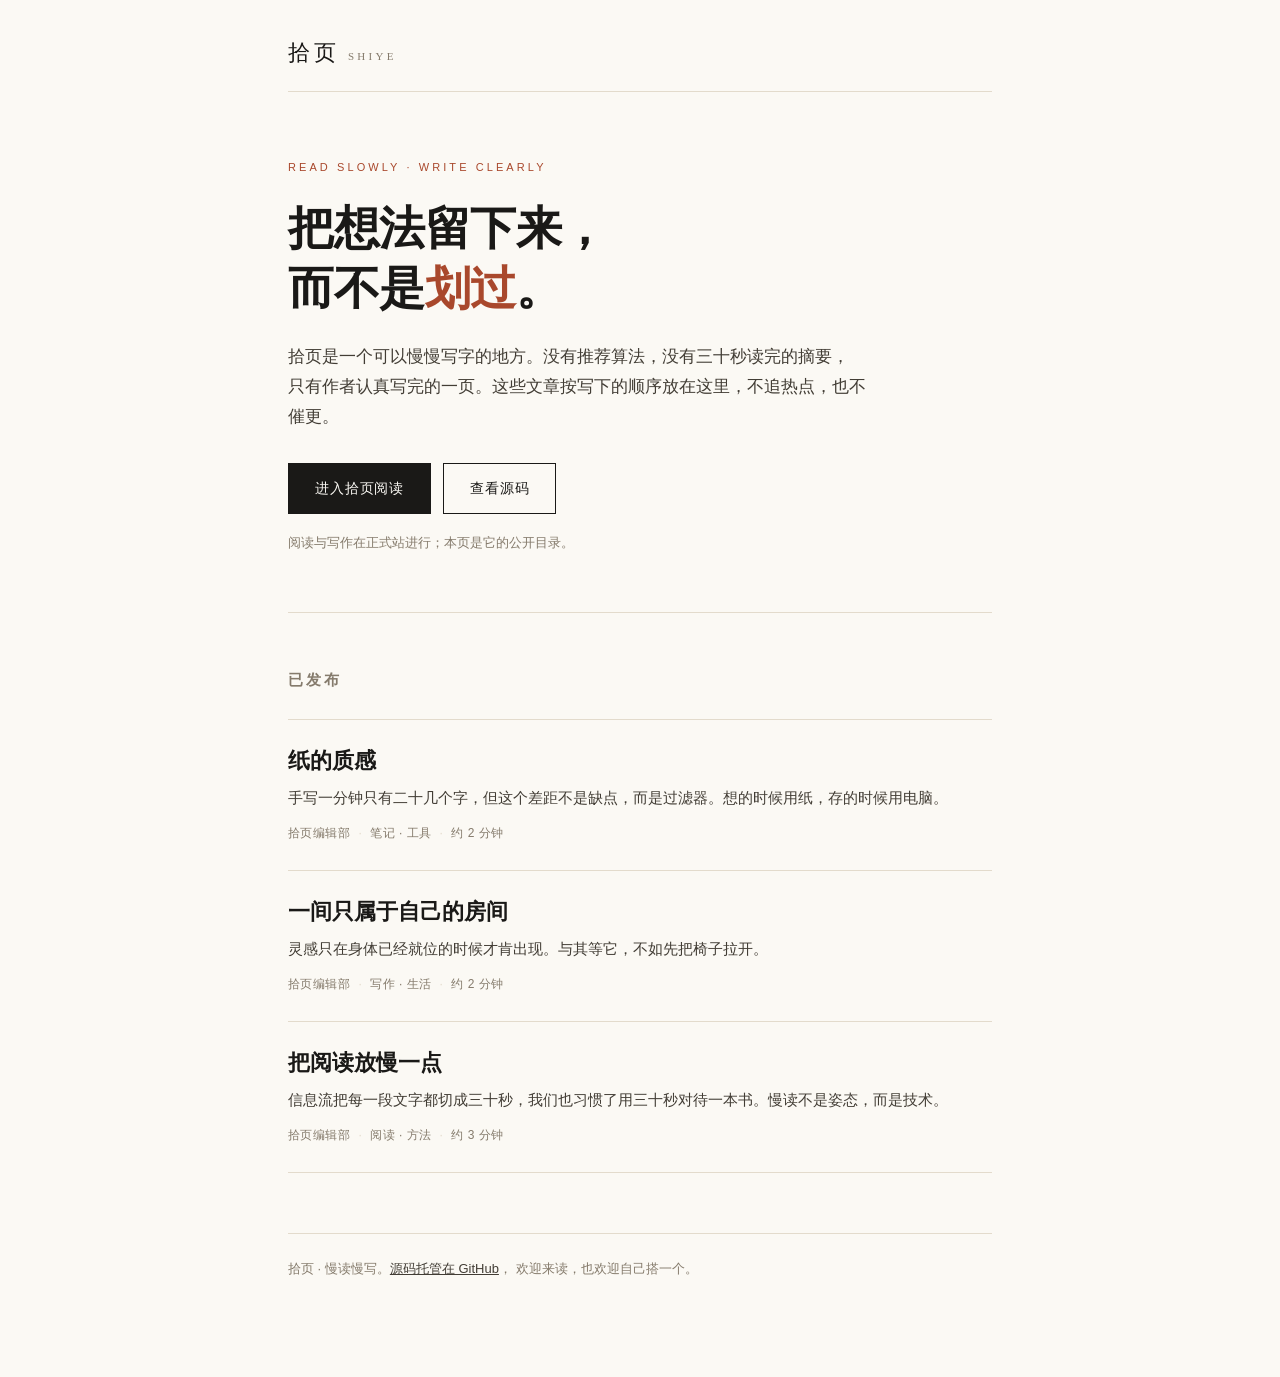
==== docs/index.html @ b3d0db56 "docs: 公开入口页（GitHub Pages 用）" ====
<!DOCTYPE html>
<html lang="zh-CN">
<head>
<meta charset="utf-8" />
<meta name="viewport" content="width=device-width, initial-scale=1" />
<title>拾页 · 一个可以慢慢写字的地方</title>
<meta name="description" content="拾页是一个慢读慢写的博客站。没有推荐算法，没有三十秒读完的摘要，只有作者认真写完的一页。这里收录已发布文章的目录与入口。" />
<link rel="canonical" href="https://jasperian0122-ux.github.io/shiye/" />
<meta property="og:type" content="website" />
<meta property="og:title" content="拾页 · 一个可以慢慢写字的地方" />
<meta property="og:description" content="慢读慢写的博客站。没有推荐算法，没有三十秒读完的摘要，只有认真写完的一页。" />
<style>
  :root {
    --paper: #fbf9f4; --paper-2: #f4efe6; --paper-3: #efe9dd;
    --ink: #1a1917; --ink-2: #423d35; --muted: #857b6c;
    --line: #e3dbcc; --accent: #a9482c; --accent-soft: #f1e2da;
    --serif: "Songti SC", "Noto Serif SC", "Source Han Serif SC", "Times New Roman", Georgia, serif;
    --sans: -apple-system, BlinkMacSystemFont, "PingFang SC", "Hiragino Sans GB", "Microsoft YaHei", sans-serif;
  }
  * { box-sizing: border-box; }
  body {
    margin: 0; background: var(--paper); color: var(--ink);
    font-family: var(--sans); font-size: 16px; line-height: 1.75;
    -webkit-font-smoothing: antialiased;
  }
  .wrap { max-width: 760px; margin: 0 auto; padding: 0 28px 96px; }
  header.top {
    display: flex; align-items: baseline; gap: 14px;
    padding: 34px 0 0; border-bottom: 1px solid var(--line); padding-bottom: 18px;
  }
  .brand { font-family: var(--serif); font-size: 22px; letter-spacing: .18em; text-decoration: none; color: var(--ink); }
  .brand span { font-size: 11px; letter-spacing: .3em; color: var(--muted); margin-left: 8px; }
  .hero { padding: 66px 0 44px; border-bottom: 1px solid var(--line); }
  .kicker {
    font-size: 11px; letter-spacing: .28em; text-transform: uppercase;
    color: var(--accent); margin-bottom: 22px;
  }
  h1 {
    font-family: var(--serif); font-weight: 600;
    font-size: clamp(30px, 5vw, 46px); line-height: 1.32;
    letter-spacing: -.01em; margin: 0 0 22px;
  }
  h1 em { font-style: normal; color: var(--accent); }
  .lede { font-size: 17px; color: var(--ink-2); margin: 0 0 32px; max-width: 34em; }
  .cta { display: flex; flex-wrap: wrap; gap: 12px; align-items: center; }
  .btn {
    display: inline-block; padding: 12px 26px; border: 1px solid var(--ink);
    background: var(--ink); color: var(--paper); text-decoration: none;
    font-size: 14px; letter-spacing: .06em; transition: .18s ease;
  }
  .btn:hover { background: var(--accent); border-color: var(--accent); }
  .btn.ghost { background: transparent; color: var(--ink); }
  .btn.ghost:hover { background: var(--paper-3); color: var(--ink); border-color: var(--ink); }
  .note { font-size: 13px; color: var(--muted); }
  h2.sec {
    font-family: var(--serif); font-size: 15px; font-weight: 600;
    letter-spacing: .2em; color: var(--muted); margin: 54px 0 26px;
  }
  .item {
    display: block; text-decoration: none; color: inherit;
    padding: 26px 0; border-bottom: 1px solid var(--line);
  }
  .item:first-of-type { border-top: 1px solid var(--line); }
  .item h3 {
    font-family: var(--serif); font-size: 22px; font-weight: 600;
    margin: 0 0 8px; line-height: 1.4; transition: color .18s ease;
  }
  .item:hover h3 { color: var(--accent); }
  .item p { margin: 0 0 12px; color: var(--ink-2); font-size: 15px; }
  .meta { font-size: 12px; color: var(--muted); letter-spacing: .04em; }
  .meta i { font-style: normal; color: var(--line); margin: 0 8px; }
  footer { margin-top: 60px; padding-top: 24px; border-top: 1px solid var(--line); font-size: 13px; color: var(--muted); }
  footer a { color: var(--ink-2); }
  @media (max-width: 560px) {
    .wrap { padding: 0 20px 72px; }
    .hero { padding: 44px 0 34px; }
    h1 { font-size: 28px; }
  }
</style>
</head>
<body>
<div class="wrap">

  <header class="top">
    <a class="brand" href="./">拾页<span>SHIYE</span></a>
  </header>

  <section class="hero">
    <div class="kicker">Read slowly · Write clearly</div>
    <h1>把想法留下来，<br />而不是<em>划过</em>。</h1>
    <p class="lede">
      拾页是一个可以慢慢写字的地方。没有推荐算法，没有三十秒读完的摘要，
      只有作者认真写完的一页。这些文章按写下的顺序放在这里，不追热点，也不催更。
    </p>
    <div class="cta">
      <a class="btn" href="https://shiyeblog.app.workbuddy.host/?sharecode=HPOWC74VSU">进入拾页阅读</a>
      <a class="btn ghost" href="https://github.com/jasperian0122-ux/shiye">查看源码</a>
    </div>
    <p class="note" style="margin-top:18px">阅读与写作在正式站进行；本页是它的公开目录。</p>
  </section>

  <h2 class="sec">已发布</h2>

  <a class="item" href="https://shiyeblog.app.workbuddy.host/post.html?id=3&sharecode=HPOWC74VSU">
    <h3>纸的质感</h3>
    <p>手写一分钟只有二十几个字，但这个差距不是缺点，而是过滤器。想的时候用纸，存的时候用电脑。</p>
    <div class="meta">拾页编辑部<i>·</i>笔记 · 工具<i>·</i>约 2 分钟</div>
  </a>

  <a class="item" href="https://shiyeblog.app.workbuddy.host/post.html?id=2&sharecode=HPOWC74VSU">
    <h3>一间只属于自己的房间</h3>
    <p>灵感只在身体已经就位的时候才肯出现。与其等它，不如先把椅子拉开。</p>
    <div class="meta">拾页编辑部<i>·</i>写作 · 生活<i>·</i>约 2 分钟</div>
  </a>

  <a class="item" href="https://shiyeblog.app.workbuddy.host/post.html?id=1&sharecode=HPOWC74VSU">
    <h3>把阅读放慢一点</h3>
    <p>信息流把每一段文字都切成三十秒，我们也习惯了用三十秒对待一本书。慢读不是姿态，而是技术。</p>
    <div class="meta">拾页编辑部<i>·</i>阅读 · 方法<i>·</i>约 3 分钟</div>
  </a>

  <footer>
    拾页 · 慢读慢写。<a href="https://github.com/jasperian0122-ux/shiye">源码托管在 GitHub</a>，
    欢迎来读，也欢迎自己搭一个。
  </footer>

</div>
<script type="application/ld+json">
{
  "@context": "https://schema.org",
  "@type": "Blog",
  "name": "拾页",
  "description": "一个慢读慢写的博客站。没有推荐算法，只有认真写完的一页。",
  "url": "https://jasperian0122-ux.github.io/shiye/",
  "inLanguage": "zh-CN",
  "author": { "@type": "Organization", "name": "拾页编辑部" }
}
</script>
</body>
</html>
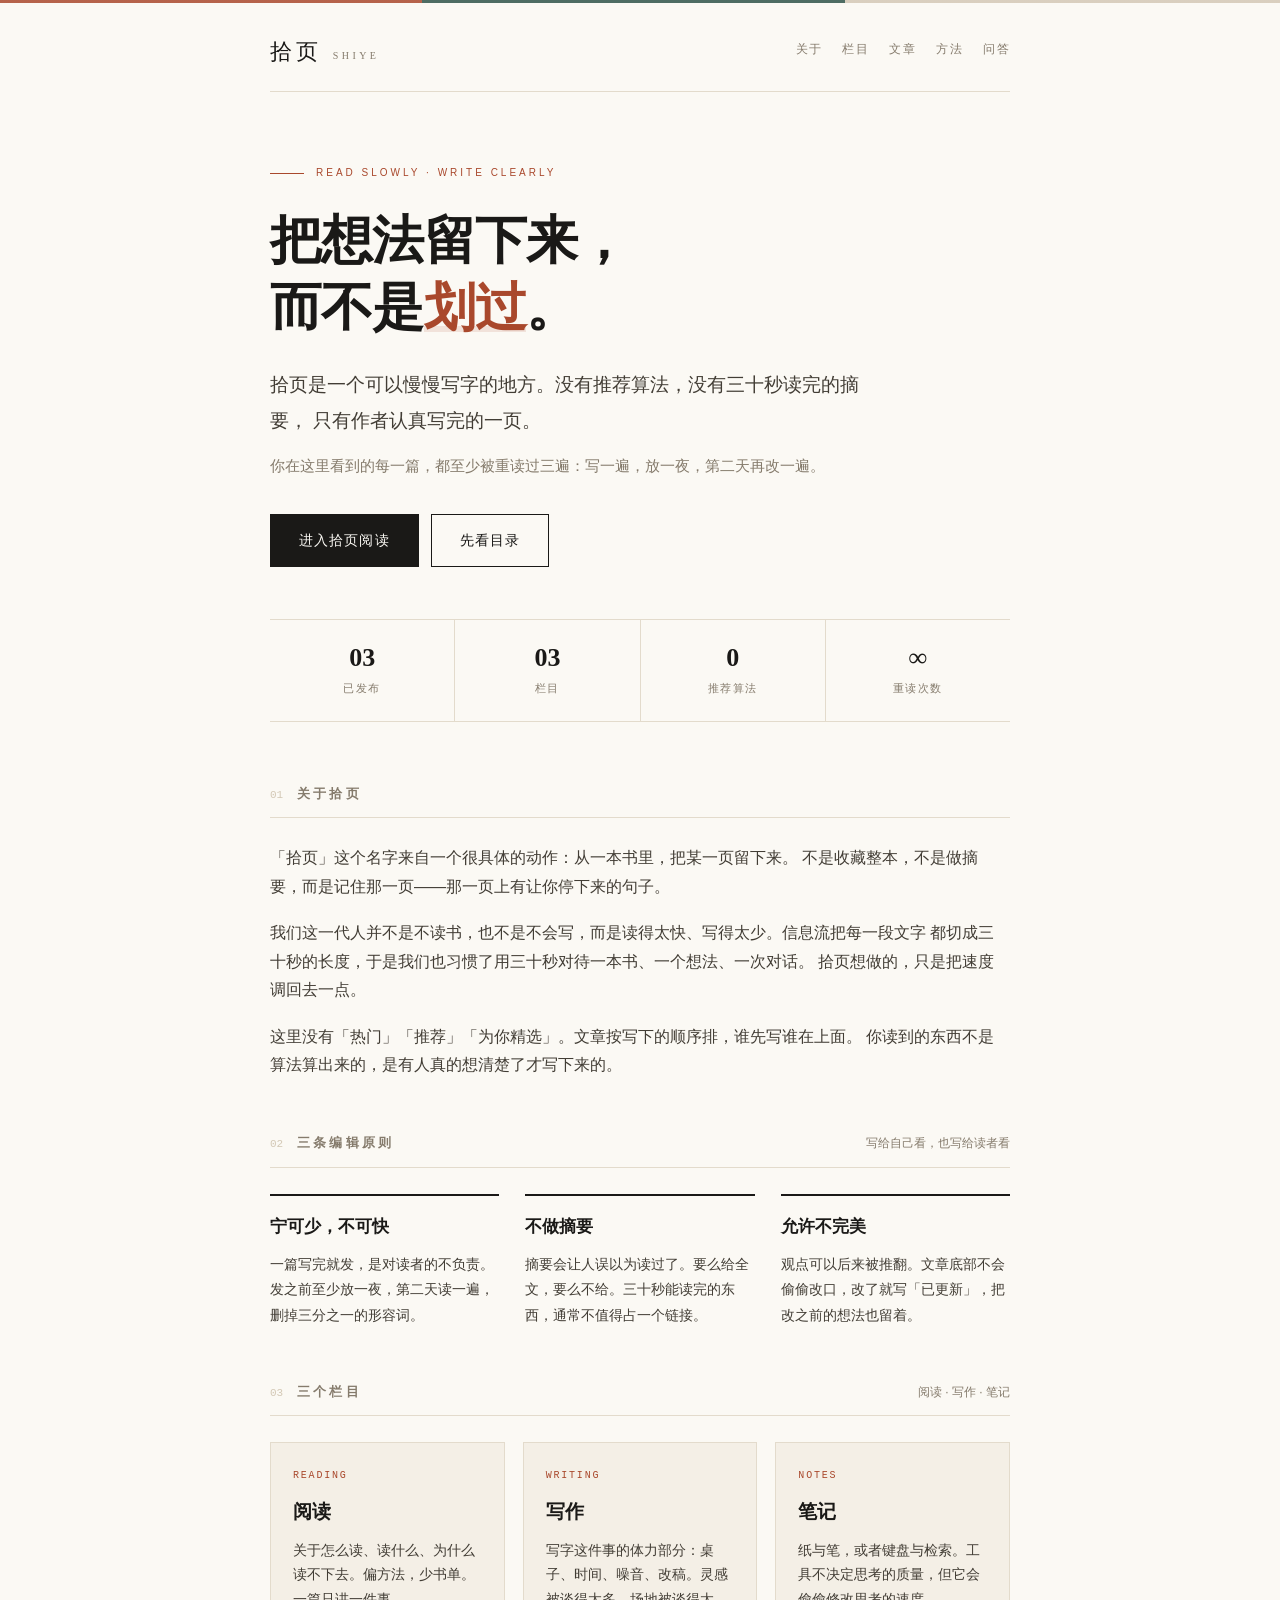
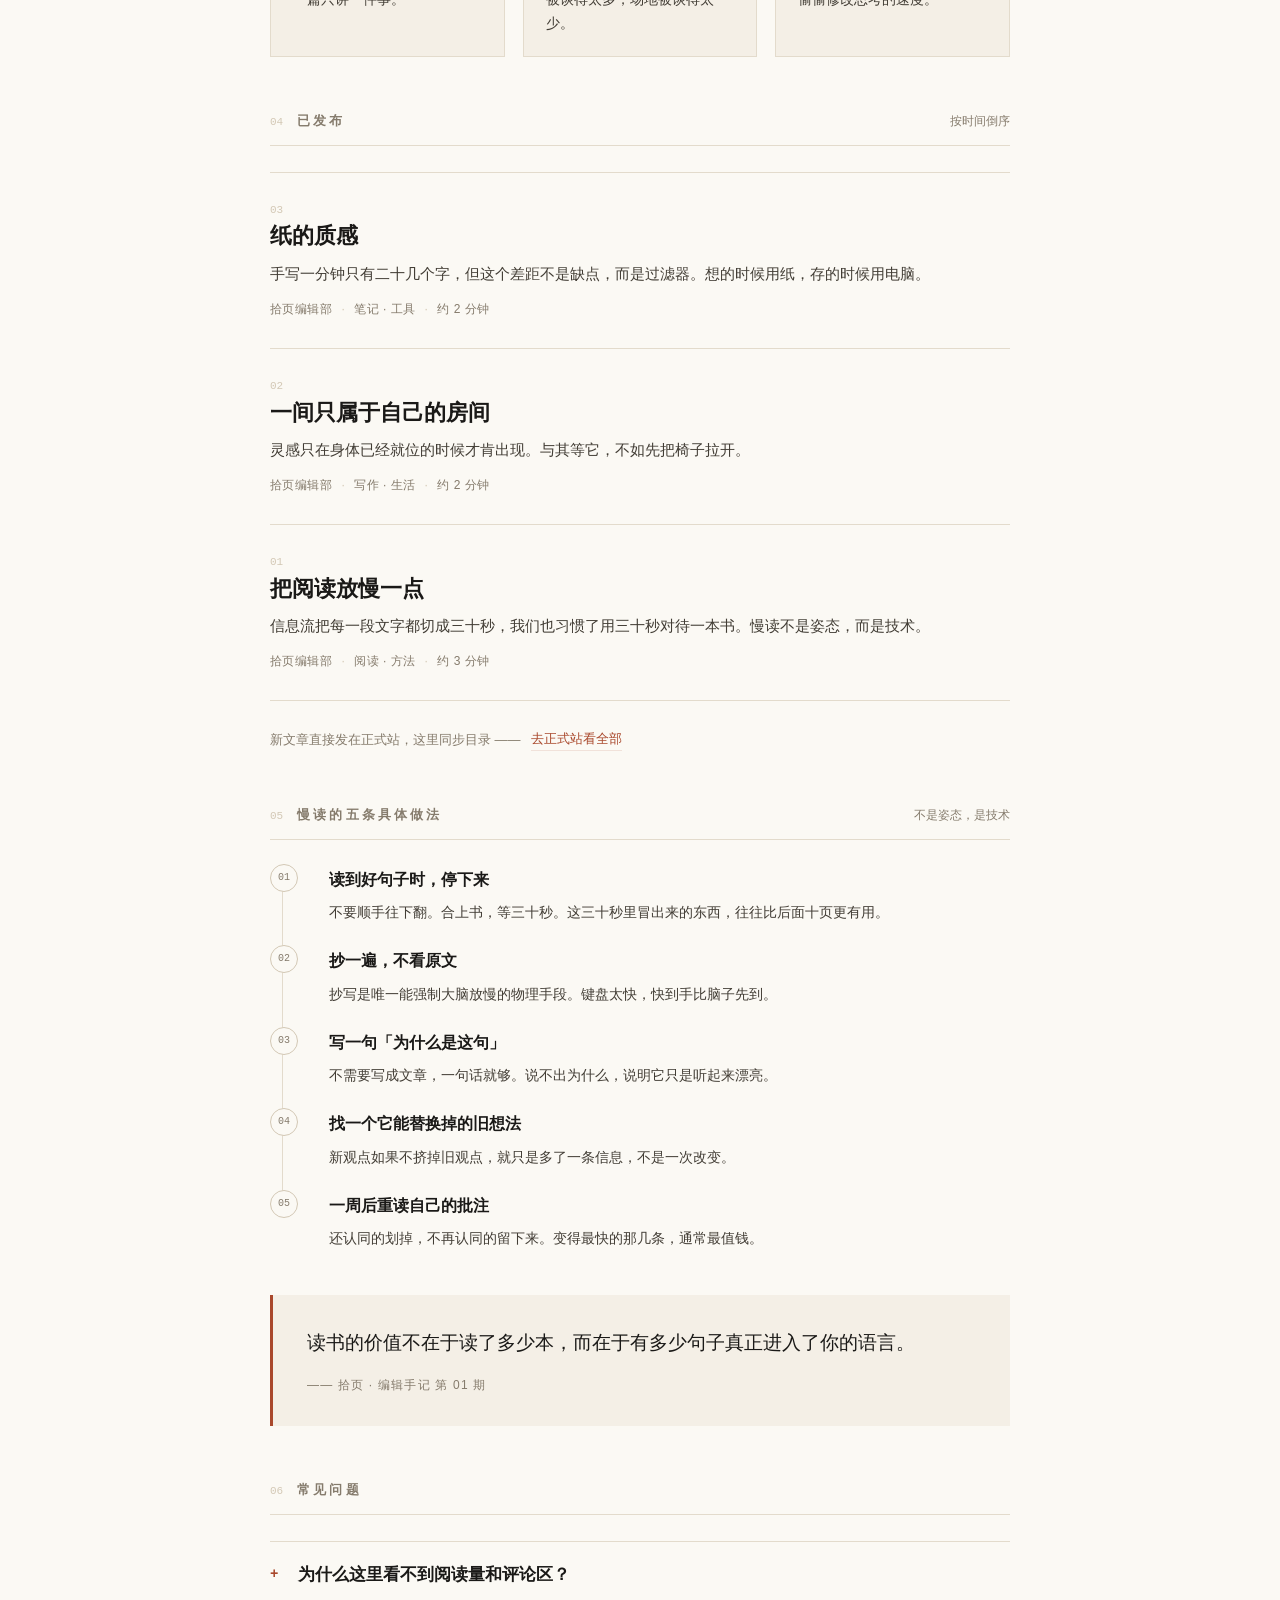
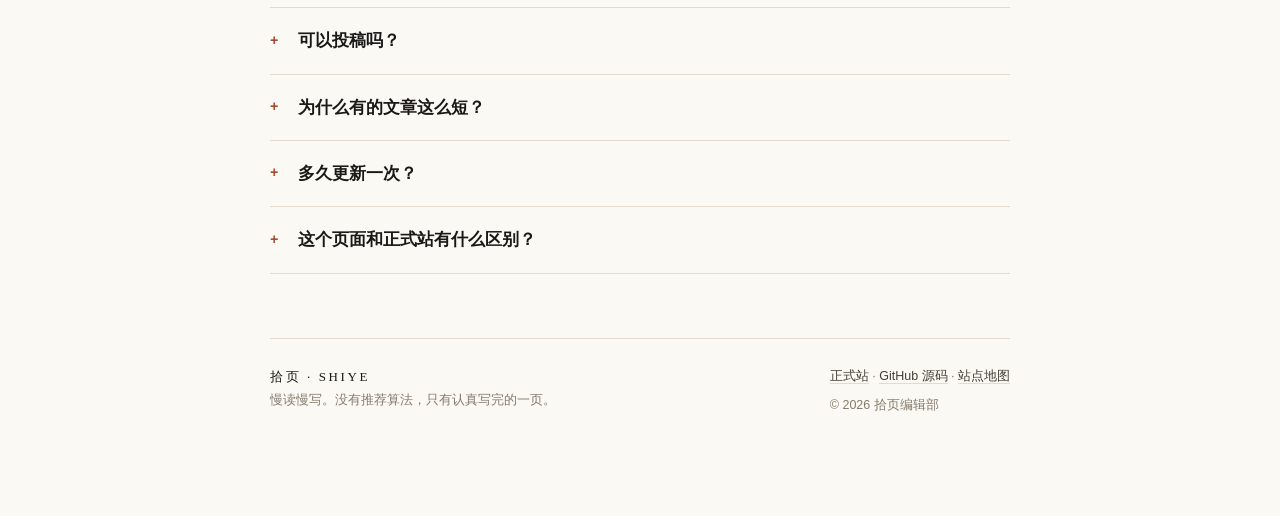
==== commit 03d576d6: "docs: 丰富入口页内容（关于/原则/栏目/方法/问答）" ====
--- a/docs/index.html
+++ b/docs/index.html
@@ -3,78 +3,219 @@
 <head>
 <meta charset="utf-8" />
 <meta name="viewport" content="width=device-width, initial-scale=1" />
+<meta name="google-site-verification" content="hDX_gG7kW3K1xXNIcfmyHeT85FslEW52143Tp7OfeWU" />
 <title>拾页 · 一个可以慢慢写字的地方</title>
-<meta name="description" content="拾页是一个慢读慢写的博客站。没有推荐算法，没有三十秒读完的摘要，只有作者认真写完的一页。这里收录已发布文章的目录与入口。" />
+<meta name="description" content="拾页是一个慢读慢写的博客站。没有推荐算法，没有三十秒读完的摘要，只有作者认真写完的一页。这里收录已发布文章的目录、编辑原则与慢读方法。" />
 <link rel="canonical" href="https://jasperian0122-ux.github.io/shiye/" />
 <meta property="og:type" content="website" />
 <meta property="og:title" content="拾页 · 一个可以慢慢写字的地方" />
 <meta property="og:description" content="慢读慢写的博客站。没有推荐算法，没有三十秒读完的摘要，只有认真写完的一页。" />
+<meta name="theme-color" content="#fbf9f4" />
 <style>
   :root {
     --paper: #fbf9f4; --paper-2: #f4efe6; --paper-3: #efe9dd;
     --ink: #1a1917; --ink-2: #423d35; --muted: #857b6c;
-    --line: #e3dbcc; --accent: #a9482c; --accent-soft: #f1e2da;
+    --line: #e3dbcc; --line-strong: #d3c8b5;
+    --accent: #a9482c; --accent-soft: #f1e2da; --green: #2f5449;
     --serif: "Songti SC", "Noto Serif SC", "Source Han Serif SC", "Times New Roman", Georgia, serif;
     --sans: -apple-system, BlinkMacSystemFont, "PingFang SC", "Hiragino Sans GB", "Microsoft YaHei", sans-serif;
+    --mono: "SF Mono", ui-monospace, Menlo, Consolas, monospace;
   }
   * { box-sizing: border-box; }
+  html { -webkit-text-size-adjust: 100%; scroll-behavior: smooth; }
   body {
     margin: 0; background: var(--paper); color: var(--ink);
-    font-family: var(--sans); font-size: 16px; line-height: 1.75;
+    font-family: var(--sans); font-size: 16px; line-height: 1.78;
     -webkit-font-smoothing: antialiased;
   }
-  .wrap { max-width: 760px; margin: 0 auto; padding: 0 28px 96px; }
+  body::after {
+    content: ""; position: fixed; inset: 0 0 auto 0; height: 3px; z-index: 9;
+    background: linear-gradient(90deg, var(--accent) 0 33%, var(--green) 33% 66%, var(--line-strong) 66% 100%);
+    opacity: .85;
+  }
+  a { color: inherit; }
+  .wrap { max-width: 800px; margin: 0 auto; padding: 0 30px 100px; }
+
+  /* ---------- 顶栏 ---------- */
   header.top {
-    display: flex; align-items: baseline; gap: 14px;
-    padding: 34px 0 0; border-bottom: 1px solid var(--line); padding-bottom: 18px;
-  }
-  .brand { font-family: var(--serif); font-size: 22px; letter-spacing: .18em; text-decoration: none; color: var(--ink); }
-  .brand span { font-size: 11px; letter-spacing: .3em; color: var(--muted); margin-left: 8px; }
-  .hero { padding: 66px 0 44px; border-bottom: 1px solid var(--line); }
+    display: flex; align-items: center; justify-content: space-between; gap: 16px;
+    padding: 32px 0 20px; border-bottom: 1px solid var(--line); flex-wrap: wrap;
+  }
+  .brand { font-family: var(--serif); font-size: 22px; letter-spacing: .2em; text-decoration: none; }
+  .brand span { font-size: 10px; letter-spacing: .34em; color: var(--muted); margin-left: 10px; }
+  nav.top-links { display: flex; gap: 20px; font-size: 12px; letter-spacing: .12em; color: var(--muted); }
+  nav.top-links a { text-decoration: none; padding-bottom: 2px; border-bottom: 1px solid transparent; transition: .18s; }
+  nav.top-links a:hover { color: var(--accent); border-bottom-color: var(--accent); }
+
+  /* ---------- 首屏 ---------- */
+  .hero { padding: 72px 0 52px; }
   .kicker {
-    font-size: 11px; letter-spacing: .28em; text-transform: uppercase;
-    color: var(--accent); margin-bottom: 22px;
-  }
+    display: flex; align-items: center; gap: 12px;
+    font-size: 10px; letter-spacing: .3em; text-transform: uppercase; color: var(--accent);
+    margin-bottom: 26px;
+  }
+  .kicker::before { content: ""; width: 34px; height: 1px; background: var(--accent); display: block; }
   h1 {
     font-family: var(--serif); font-weight: 600;
-    font-size: clamp(30px, 5vw, 46px); line-height: 1.32;
-    letter-spacing: -.01em; margin: 0 0 22px;
-  }
-  h1 em { font-style: normal; color: var(--accent); }
-  .lede { font-size: 17px; color: var(--ink-2); margin: 0 0 32px; max-width: 34em; }
+    font-size: clamp(32px, 5.4vw, 52px); line-height: 1.28;
+    letter-spacing: -.015em; margin: 0 0 26px;
+  }
+  h1 em { font-style: normal; color: var(--accent); position: relative; }
+  h1 em::after {
+    content: ""; position: absolute; left: 0; right: 0; bottom: 4px; height: 6px;
+    background: var(--accent-soft); z-index: -1;
+  }
+  .lede {
+    font-family: var(--serif); font-size: 19px; line-height: 1.9; color: var(--ink-2);
+    margin: 0 0 14px; max-width: 32em;
+  }
+  .lede-2 { font-size: 15px; color: var(--muted); margin: 0 0 34px; }
   .cta { display: flex; flex-wrap: wrap; gap: 12px; align-items: center; }
   .btn {
-    display: inline-block; padding: 12px 26px; border: 1px solid var(--ink);
+    display: inline-block; padding: 13px 28px; border: 1px solid var(--ink);
     background: var(--ink); color: var(--paper); text-decoration: none;
-    font-size: 14px; letter-spacing: .06em; transition: .18s ease;
-  }
-  .btn:hover { background: var(--accent); border-color: var(--accent); }
+    font-size: 14px; letter-spacing: .08em; transition: .18s ease;
+  }
+  .btn:hover { background: var(--accent); border-color: var(--accent); transform: translateY(-1px); }
   .btn.ghost { background: transparent; color: var(--ink); }
   .btn.ghost:hover { background: var(--paper-3); color: var(--ink); border-color: var(--ink); }
-  .note { font-size: 13px; color: var(--muted); }
-  h2.sec {
-    font-family: var(--serif); font-size: 15px; font-weight: 600;
-    letter-spacing: .2em; color: var(--muted); margin: 54px 0 26px;
-  }
+
+  /* ---------- 数据条 ---------- */
+  .stats {
+    display: grid; grid-template-columns: repeat(4, 1fr); gap: 1px;
+    background: var(--line); border-block: 1px solid var(--line); margin: 0 0 8px;
+  }
+  .stat { background: var(--paper); padding: 22px 16px; text-align: center; }
+  .stat b {
+    display: block; font-family: var(--serif); font-size: 26px; font-weight: 600;
+    color: var(--ink); line-height: 1.2;
+  }
+  .stat span { display: block; font-size: 11px; letter-spacing: .14em; color: var(--muted); margin-top: 6px; }
+
+  /* ---------- 通用分节 ---------- */
+  section { padding: 52px 0 0; }
+  .sec-head {
+    display: flex; align-items: baseline; gap: 14px; margin-bottom: 26px;
+    padding-bottom: 12px; border-bottom: 1px solid var(--line);
+  }
+  h2 {
+    font-family: var(--serif); font-size: 13px; font-weight: 600;
+    letter-spacing: .24em; color: var(--muted); margin: 0; text-transform: uppercase;
+  }
+  .sec-head .num { font-family: var(--mono); font-size: 11px; color: var(--line-strong); }
+  .sec-head .aside { margin-left: auto; font-size: 12px; color: var(--muted); }
+  p { margin: 0 0 18px; }
+  .body-text p { font-size: 16px; color: var(--ink-2); }
+  .body-text p:last-child { margin-bottom: 0; }
+
+  /* ---------- 三点原则 ---------- */
+  .principles { display: grid; grid-template-columns: repeat(3, 1fr); gap: 26px; }
+  .principle { border-top: 2px solid var(--ink); padding-top: 16px; }
+  .principle h3 { font-family: var(--serif); font-size: 17px; margin: 0 0 10px; font-weight: 600; }
+  .principle p { font-size: 14px; color: var(--ink-2); margin: 0; line-height: 1.8; }
+
+  /* ---------- 栏目 ---------- */
+  .cols { display: grid; grid-template-columns: repeat(3, 1fr); gap: 18px; }
+  .col {
+    background: var(--paper-2); border: 1px solid var(--line); padding: 24px 22px 20px;
+    transition: .2s ease;
+  }
+  .col:hover { background: var(--paper-3); transform: translateY(-2px); }
+  .col .tag { font-family: var(--mono); font-size: 10px; letter-spacing: .18em; color: var(--accent); }
+  .col h3 { font-family: var(--serif); font-size: 19px; margin: 10px 0 10px; font-weight: 600; }
+  .col p { font-size: 13.5px; color: var(--ink-2); margin: 0; line-height: 1.8; }
+
+  /* ---------- 文章列表 ---------- */
   .item {
     display: block; text-decoration: none; color: inherit;
-    padding: 26px 0; border-bottom: 1px solid var(--line);
+    padding: 28px 0; border-bottom: 1px solid var(--line);
+    transition: .18s ease;
   }
   .item:first-of-type { border-top: 1px solid var(--line); }
+  .item:hover { padding-left: 6px; }
+  .item .row { display: flex; align-items: baseline; gap: 14px; }
+  .item .idx { font-family: var(--mono); font-size: 11px; color: var(--line-strong); }
   .item h3 {
     font-family: var(--serif); font-size: 22px; font-weight: 600;
-    margin: 0 0 8px; line-height: 1.4; transition: color .18s ease;
+    margin: 0 0 8px; line-height: 1.42; transition: color .18s ease;
   }
   .item:hover h3 { color: var(--accent); }
-  .item p { margin: 0 0 12px; color: var(--ink-2); font-size: 15px; }
+  .item p { margin: 0 0 12px; color: var(--ink-2); font-size: 15px; line-height: 1.8; }
   .meta { font-size: 12px; color: var(--muted); letter-spacing: .04em; }
-  .meta i { font-style: normal; color: var(--line); margin: 0 8px; }
-  footer { margin-top: 60px; padding-top: 24px; border-top: 1px solid var(--line); font-size: 13px; color: var(--muted); }
-  footer a { color: var(--ink-2); }
-  @media (max-width: 560px) {
+  .meta i { font-style: normal; color: var(--line-strong); margin: 0 9px; }
+  .more-line {
+    margin-top: 26px; font-size: 13px; color: var(--muted);
+    display: flex; align-items: center; gap: 10px; flex-wrap: wrap;
+  }
+  .more-line a { color: var(--accent); text-decoration: none; border-bottom: 1px solid var(--accent-soft); }
+
+  /* ---------- 方法清单 ---------- */
+  ol.methods { list-style: none; counter-reset: m; padding: 0; margin: 0; }
+  ol.methods li {
+    counter-increment: m; position: relative; padding: 0 0 22px 46px;
+    border-left: 1px solid var(--line); margin-left: 12px;
+  }
+  ol.methods li:last-child { border-left-color: transparent; padding-bottom: 0; }
+  ol.methods li::before {
+    content: counter(m, decimal-leading-zero);
+    position: absolute; left: -13px; top: -2px;
+    width: 26px; height: 26px; background: var(--paper); border: 1px solid var(--line-strong);
+    border-radius: 50%; display: grid; place-items: center;
+    font-family: var(--mono); font-size: 10px; color: var(--muted);
+  }
+  ol.methods h4 { font-family: var(--serif); font-size: 16px; margin: 0 0 6px; font-weight: 600; }
+  ol.methods p { font-size: 14px; color: var(--ink-2); margin: 0; }
+
+  /* ---------- 引文 ---------- */
+  blockquote {
+    margin: 44px 0 0; padding: 30px 34px; background: var(--paper-2);
+    border-left: 3px solid var(--accent);
+  }
+  blockquote p {
+    font-family: var(--serif); font-size: 19px; line-height: 1.9; margin: 0; color: var(--ink);
+  }
+  blockquote cite {
+    display: block; margin-top: 14px; font-size: 12px; font-style: normal;
+    letter-spacing: .1em; color: var(--muted);
+  }
+
+  /* ---------- 问答 ---------- */
+  details {
+    border-bottom: 1px solid var(--line); padding: 18px 0;
+  }
+  details:first-of-type { border-top: 1px solid var(--line); }
+  summary {
+    cursor: pointer; font-family: var(--serif); font-size: 16.5px; font-weight: 600;
+    list-style: none; display: flex; align-items: center; gap: 12px;
+  }
+  summary::-webkit-details-marker { display: none; }
+  summary::before {
+    content: "+"; font-family: var(--mono); font-size: 14px; color: var(--accent);
+    width: 16px; display: inline-block;
+  }
+  details[open] summary::before { content: "−"; }
+  details p { margin: 12px 0 0 28px; font-size: 14.5px; color: var(--ink-2); }
+
+  /* ---------- 页脚 ---------- */
+  footer {
+    margin-top: 64px; padding-top: 26px; border-top: 1px solid var(--line);
+    font-size: 12.5px; color: var(--muted); line-height: 1.9;
+  }
+  .foot-grid { display: flex; justify-content: space-between; gap: 24px; flex-wrap: wrap; }
+  footer a { color: var(--ink-2); text-decoration: none; border-bottom: 1px solid var(--line); }
+  footer a:hover { color: var(--accent); border-bottom-color: var(--accent); }
+  .foot-brand { font-family: var(--serif); letter-spacing: .2em; font-size: 13px; color: var(--ink); }
+
+  @media (max-width: 720px) {
+    .principles, .cols { grid-template-columns: 1fr; }
+    .stats { grid-template-columns: repeat(2, 1fr); }
     .wrap { padding: 0 20px 72px; }
-    .hero { padding: 44px 0 34px; }
-    h1 { font-size: 28px; }
+    .hero { padding: 46px 0 36px; }
+    h1 { font-size: 30px; }
+    .lede { font-size: 17px; }
+    nav.top-links { display: none; }
+    blockquote { padding: 24px 22px; }
+    blockquote p { font-size: 17px; }
   }
 </style>
 </head>
@@ -83,45 +224,208 @@
 
   <header class="top">
     <a class="brand" href="./">拾页<span>SHIYE</span></a>
+    <nav class="top-links">
+      <a href="#about">关于</a>
+      <a href="#columns">栏目</a>
+      <a href="#articles">文章</a>
+      <a href="#method">方法</a>
+      <a href="#faq">问答</a>
+    </nav>
   </header>
 
-  <section class="hero">
+  <!-- 首屏 -->
+  <section class="hero" style="padding-top:72px">
     <div class="kicker">Read slowly · Write clearly</div>
     <h1>把想法留下来，<br />而不是<em>划过</em>。</h1>
     <p class="lede">
       拾页是一个可以慢慢写字的地方。没有推荐算法，没有三十秒读完的摘要，
-      只有作者认真写完的一页。这些文章按写下的顺序放在这里，不追热点，也不催更。
+      只有作者认真写完的一页。
+    </p>
+    <p class="lede-2">
+      你在这里看到的每一篇，都至少被重读过三遍：写一遍，放一夜，第二天再改一遍。
     </p>
     <div class="cta">
       <a class="btn" href="https://shiyeblog.app.workbuddy.host/?sharecode=HPOWC74VSU">进入拾页阅读</a>
-      <a class="btn ghost" href="https://github.com/jasperian0122-ux/shiye">查看源码</a>
-    </div>
-    <p class="note" style="margin-top:18px">阅读与写作在正式站进行；本页是它的公开目录。</p>
-  </section>
-
-  <h2 class="sec">已发布</h2>
-
-  <a class="item" href="https://shiyeblog.app.workbuddy.host/post.html?id=3&sharecode=HPOWC74VSU">
-    <h3>纸的质感</h3>
-    <p>手写一分钟只有二十几个字，但这个差距不是缺点，而是过滤器。想的时候用纸，存的时候用电脑。</p>
-    <div class="meta">拾页编辑部<i>·</i>笔记 · 工具<i>·</i>约 2 分钟</div>
-  </a>
-
-  <a class="item" href="https://shiyeblog.app.workbuddy.host/post.html?id=2&sharecode=HPOWC74VSU">
-    <h3>一间只属于自己的房间</h3>
-    <p>灵感只在身体已经就位的时候才肯出现。与其等它，不如先把椅子拉开。</p>
-    <div class="meta">拾页编辑部<i>·</i>写作 · 生活<i>·</i>约 2 分钟</div>
-  </a>
-
-  <a class="item" href="https://shiyeblog.app.workbuddy.host/post.html?id=1&sharecode=HPOWC74VSU">
-    <h3>把阅读放慢一点</h3>
-    <p>信息流把每一段文字都切成三十秒，我们也习惯了用三十秒对待一本书。慢读不是姿态，而是技术。</p>
-    <div class="meta">拾页编辑部<i>·</i>阅读 · 方法<i>·</i>约 3 分钟</div>
-  </a>
+      <a class="btn ghost" href="#articles">先看目录</a>
+    </div>
+  </section>
+
+  <!-- 数据条 -->
+  <div class="stats">
+    <div class="stat"><b>03</b><span>已发布</span></div>
+    <div class="stat"><b>03</b><span>栏目</span></div>
+    <div class="stat"><b>0</b><span>推荐算法</span></div>
+    <div class="stat"><b>∞</b><span>重读次数</span></div>
+  </div>
+
+  <!-- 关于 -->
+  <section id="about">
+    <div class="sec-head"><span class="num">01</span><h2>关于拾页</h2></div>
+    <div class="body-text">
+      <p>
+        「拾页」这个名字来自一个很具体的动作：从一本书里，把某一页留下来。
+        不是收藏整本，不是做摘要，而是记住那一页——那一页上有让你停下来的句子。
+      </p>
+      <p>
+        我们这一代人并不是不读书，也不是不会写，而是读得太快、写得太少。信息流把每一段文字
+        都切成三十秒的长度，于是我们也习惯了用三十秒对待一本书、一个想法、一次对话。
+        拾页想做的，只是把速度调回去一点。
+      </p>
+      <p>
+        这里没有「热门」「推荐」「为你精选」。文章按写下的顺序排，谁先写谁在上面。
+        你读到的东西不是算法算出来的，是有人真的想清楚了才写下来的。
+      </p>
+    </div>
+  </section>
+
+  <!-- 三点原则 -->
+  <section id="principles">
+    <div class="sec-head"><span class="num">02</span><h2>三条编辑原则</h2><span class="aside">写给自己看，也写给读者看</span></div>
+    <div class="principles">
+      <div class="principle">
+        <h3>宁可少，不可快</h3>
+        <p>一篇写完就发，是对读者的不负责。发之前至少放一夜，第二天读一遍，删掉三分之一的形容词。</p>
+      </div>
+      <div class="principle">
+        <h3>不做摘要</h3>
+        <p>摘要会让人误以为读过了。要么给全文，要么不给。三十秒能读完的东西，通常不值得占一个链接。</p>
+      </div>
+      <div class="principle">
+        <h3>允许不完美</h3>
+        <p>观点可以后来被推翻。文章底部不会偷偷改口，改了就写「已更新」，把改之前的想法也留着。</p>
+      </div>
+    </div>
+  </section>
+
+  <!-- 栏目 -->
+  <section id="columns">
+    <div class="sec-head"><span class="num">03</span><h2>三个栏目</h2><span class="aside">阅读 · 写作 · 笔记</span></div>
+    <div class="cols">
+      <div class="col">
+        <div class="tag">READING</div>
+        <h3>阅读</h3>
+        <p>关于怎么读、读什么、为什么读不下去。偏方法，少书单。一篇只讲一件事。</p>
+      </div>
+      <div class="col">
+        <div class="tag">WRITING</div>
+        <h3>写作</h3>
+        <p>写字这件事的体力部分：桌子、时间、噪音、改稿。灵感被谈得太多，场地被谈得太少。</p>
+      </div>
+      <div class="col">
+        <div class="tag">NOTES</div>
+        <h3>笔记</h3>
+        <p>纸与笔，或者键盘与检索。工具不决定思考的质量，但它会偷偷修改思考的速度。</p>
+      </div>
+    </div>
+  </section>
+
+  <!-- 文章 -->
+  <section id="articles">
+    <div class="sec-head"><span class="num">04</span><h2>已发布</h2><span class="aside">按时间倒序</span></div>
+
+    <a class="item" href="https://shiyeblog.app.workbuddy.host/post.html?id=3&sharecode=HPOWC74VSU">
+      <div class="row"><span class="idx">03</span></div>
+      <h3>纸的质感</h3>
+      <p>手写一分钟只有二十几个字，但这个差距不是缺点，而是过滤器。想的时候用纸，存的时候用电脑。</p>
+      <div class="meta">拾页编辑部<i>·</i>笔记 · 工具<i>·</i>约 2 分钟</div>
+    </a>
+
+    <a class="item" href="https://shiyeblog.app.workbuddy.host/post.html?id=2&sharecode=HPOWC74VSU">
+      <div class="row"><span class="idx">02</span></div>
+      <h3>一间只属于自己的房间</h3>
+      <p>灵感只在身体已经就位的时候才肯出现。与其等它，不如先把椅子拉开。</p>
+      <div class="meta">拾页编辑部<i>·</i>写作 · 生活<i>·</i>约 2 分钟</div>
+    </a>
+
+    <a class="item" href="https://shiyeblog.app.workbuddy.host/post.html?id=1&sharecode=HPOWC74VSU">
+      <div class="row"><span class="idx">01</span></div>
+      <h3>把阅读放慢一点</h3>
+      <p>信息流把每一段文字都切成三十秒，我们也习惯了用三十秒对待一本书。慢读不是姿态，而是技术。</p>
+      <div class="meta">拾页编辑部<i>·</i>阅读 · 方法<i>·</i>约 3 分钟</div>
+    </a>
+
+    <div class="more-line">
+      新文章直接发在正式站，这里同步目录 ——
+      <a href="https://shiyeblog.app.workbuddy.host/?sharecode=HPOWC74VSU">去正式站看全部</a>
+    </div>
+  </section>
+
+  <!-- 方法 -->
+  <section id="method">
+    <div class="sec-head"><span class="num">05</span><h2>慢读的五条具体做法</h2><span class="aside">不是姿态，是技术</span></div>
+    <ol class="methods">
+      <li>
+        <h4>读到好句子时，停下来</h4>
+        <p>不要顺手往下翻。合上书，等三十秒。这三十秒里冒出来的东西，往往比后面十页更有用。</p>
+      </li>
+      <li>
+        <h4>抄一遍，不看原文</h4>
+        <p>抄写是唯一能强制大脑放慢的物理手段。键盘太快，快到手比脑子先到。</p>
+      </li>
+      <li>
+        <h4>写一句「为什么是这句」</h4>
+        <p>不需要写成文章，一句话就够。说不出为什么，说明它只是听起来漂亮。</p>
+      </li>
+      <li>
+        <h4>找一个它能替换掉的旧想法</h4>
+        <p>新观点如果不挤掉旧观点，就只是多了一条信息，不是一次改变。</p>
+      </li>
+      <li>
+        <h4>一周后重读自己的批注</h4>
+        <p>还认同的划掉，不再认同的留下来。变得最快的那几条，通常最值钱。</p>
+      </li>
+    </ol>
+    <blockquote>
+      <p>读书的价值不在于读了多少本，而在于有多少句子真正进入了你的语言。</p>
+      <cite>—— 拾页 · 编辑手记 第 01 期</cite>
+    </blockquote>
+  </section>
+
+  <!-- 问答 -->
+  <section id="faq">
+    <div class="sec-head"><span class="num">06</span><h2>常见问题</h2></div>
+
+    <details>
+      <summary>为什么这里看不到阅读量和评论区？</summary>
+      <p>因为没有。页面只记录「谁点了赞」和「谁收藏了」，不统计浏览量，也不做评论。
+         写作的人不需要每天盯着一个数字判断自己写得好不好。</p>
+    </details>
+
+    <details>
+      <summary>可以投稿吗？</summary>
+      <p>目前只有编辑部在写。以后如果开放，会在首页明说，不做暗箱。</p>
+    </details>
+
+    <details>
+      <summary>为什么有的文章这么短？</summary>
+      <p>短是结论，不是偷懒。想清楚的东西通常不长；写不短的，往往是还没想清楚。</p>
+    </details>
+
+    <details>
+      <summary>多久更新一次？</summary>
+      <p>不定期。有空、有话想说、而且改到自己满意了才发。追更的人大概会失望，但重读的人不会。</p>
+    </details>
+
+    <details>
+      <summary>这个页面和正式站有什么区别？</summary>
+      <p>本页是公开目录，任何人都能打开，也允许搜索引擎收录。写作、登录、点赞、收藏在
+         <a href="https://shiyeblog.app.workbuddy.host/?sharecode=HPOWC74VSU">正式站</a>进行。</p>
+    </details>
+  </section>
 
   <footer>
-    拾页 · 慢读慢写。<a href="https://github.com/jasperian0122-ux/shiye">源码托管在 GitHub</a>，
-    欢迎来读，也欢迎自己搭一个。
+    <div class="foot-grid">
+      <div>
+        <div class="foot-brand">拾页 · SHIYE</div>
+        <div>慢读慢写。没有推荐算法，只有认真写完的一页。</div>
+      </div>
+      <div>
+        <a href="https://shiyeblog.app.workbuddy.host/?sharecode=HPOWC74VSU">正式站</a> ·
+        <a href="https://github.com/jasperian0122-ux/shiye">GitHub 源码</a> ·
+        <a href="./sitemap.xml">站点地图</a>
+        <div style="margin-top:6px">© 2026 拾页编辑部</div>
+      </div>
+    </div>
   </footer>
 
 </div>
@@ -130,10 +434,35 @@
   "@context": "https://schema.org",
   "@type": "Blog",
   "name": "拾页",
-  "description": "一个慢读慢写的博客站。没有推荐算法，只有认真写完的一页。",
+  "alternateName": "SHIYE",
+  "description": "一个慢读慢写的博客站。没有推荐算法，没有三十秒读完的摘要，只有认真写完的一页。",
   "url": "https://jasperian0122-ux.github.io/shiye/",
   "inLanguage": "zh-CN",
-  "author": { "@type": "Organization", "name": "拾页编辑部" }
+  "author": { "@type": "Organization", "name": "拾页编辑部" },
+  "publisher": { "@type": "Organization", "name": "拾页编辑部" },
+  "blogPost": [
+    {
+      "@type": "BlogPosting",
+      "headline": "纸的质感",
+      "description": "手写一分钟只有二十几个字，但这个差距不是缺点，而是过滤器。",
+      "url": "https://shiyeblog.app.workbuddy.host/post.html?id=3",
+      "author": { "@type": "Organization", "name": "拾页编辑部" }
+    },
+    {
+      "@type": "BlogPosting",
+      "headline": "一间只属于自己的房间",
+      "description": "灵感只在身体已经就位的时候才肯出现。",
+      "url": "https://shiyeblog.app.workbuddy.host/post.html?id=2",
+      "author": { "@type": "Organization", "name": "拾页编辑部" }
+    },
+    {
+      "@type": "BlogPosting",
+      "headline": "把阅读放慢一点",
+      "description": "慢读不是一种姿态，而是一种技术。",
+      "url": "https://shiyeblog.app.workbuddy.host/post.html?id=1",
+      "author": { "@type": "Organization", "name": "拾页编辑部" }
+    }
+  ]
 }
 </script>
 </body>
